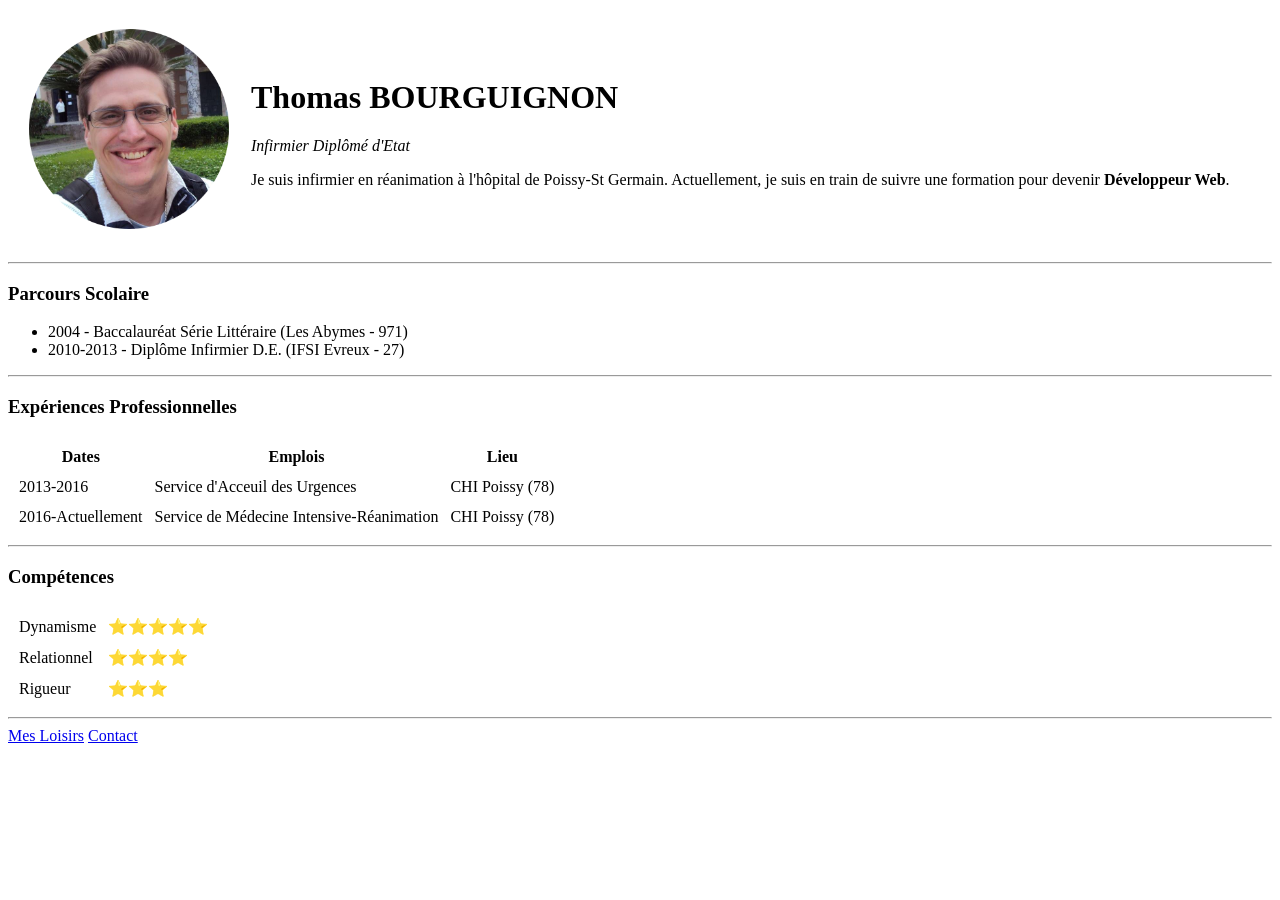
==== index.html @ 7cc1a3bf "Add initial cv website files" ====
<!DOCTYPE html>
<html lang="en" dir="ltr">

<head>
  <meta charset="utf-8">
  <title>Thomas - Personal Site</title>
</head>

<body>
  <table cellspacing="20">
    <tr>
      <td><img src="Thomas.png" alt="Photo de Thomas"></td>
      <td>
        <h1>Thomas BOURGUIGNON</h1>
        <p><em>Infirmier Diplômé d'Etat</em></p>
        <p>Je suis infirmier en réanimation à l'hôpital de Poissy-St Germain. Actuellement, je suis en train de suivre une formation pour devenir <strong>Développeur Web</strong>.</p>
      </td>
    </tr>
  </table>

  <hr>
  <h3>Parcours Scolaire</h3>
  <ul>
    <li>2004 - Baccalauréat Série Littéraire (Les Abymes - 971)</li>
    <li>2010-2013 - Diplôme Infirmier D.E. (IFSI Evreux - 27)</li>
  </ul>
  <hr>
  <h3>Expériences Professionnelles</h3>
  <table cellspacing="10">
    <thead>
      <tr>
        <th>Dates</th>
        <th>Emplois</th>
        <th>Lieu</th>
      </tr>
    </thead>
    <tbody>
      <tr>
        <td>2013-2016</td>
        <td>Service d'Acceuil des Urgences</td>
        <td>CHI Poissy (78)</td>
      </tr>
      <tr>
        <td>2016-Actuellement</td>
        <td>Service de Médecine Intensive-Réanimation</td>
        <td>CHI Poissy (78)</td>
      </tr>
    </tbody>
  </table>
  <hr>
  <h3>Compétences</h3>
  <table cellspacing="10">
    <tr>
      <td>Dynamisme</td>
      <td>⭐⭐⭐⭐⭐</td>
    </tr>
    <tr>
      <td>Relationnel</td>
      <td>⭐⭐⭐⭐</td>
    </tr>
    <tr>
      <td>Rigueur</td>
      <td>⭐⭐⭐</td>
    </tr>
  </table>

  <hr>
  <a href="hobbies.html">Mes Loisirs</a>
  <a href="contact.html">Contact</a>
</body>

</html>
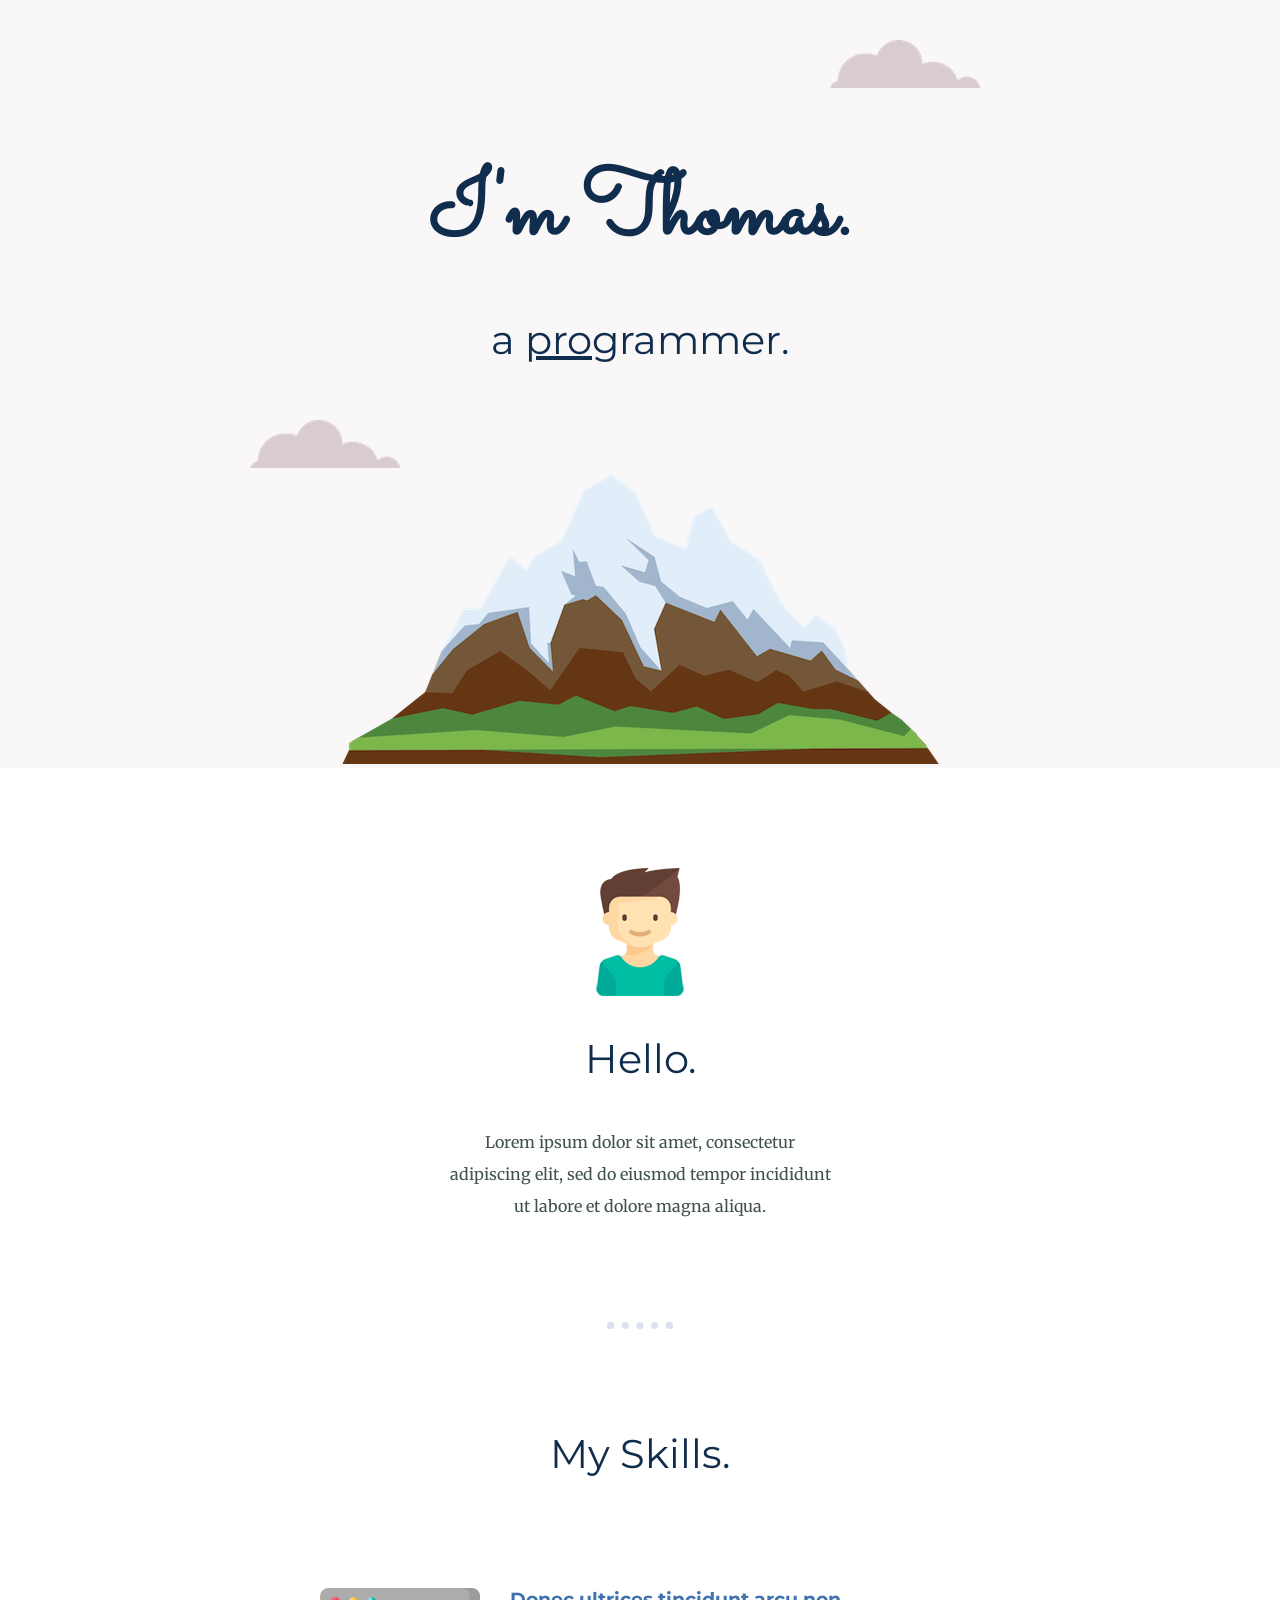
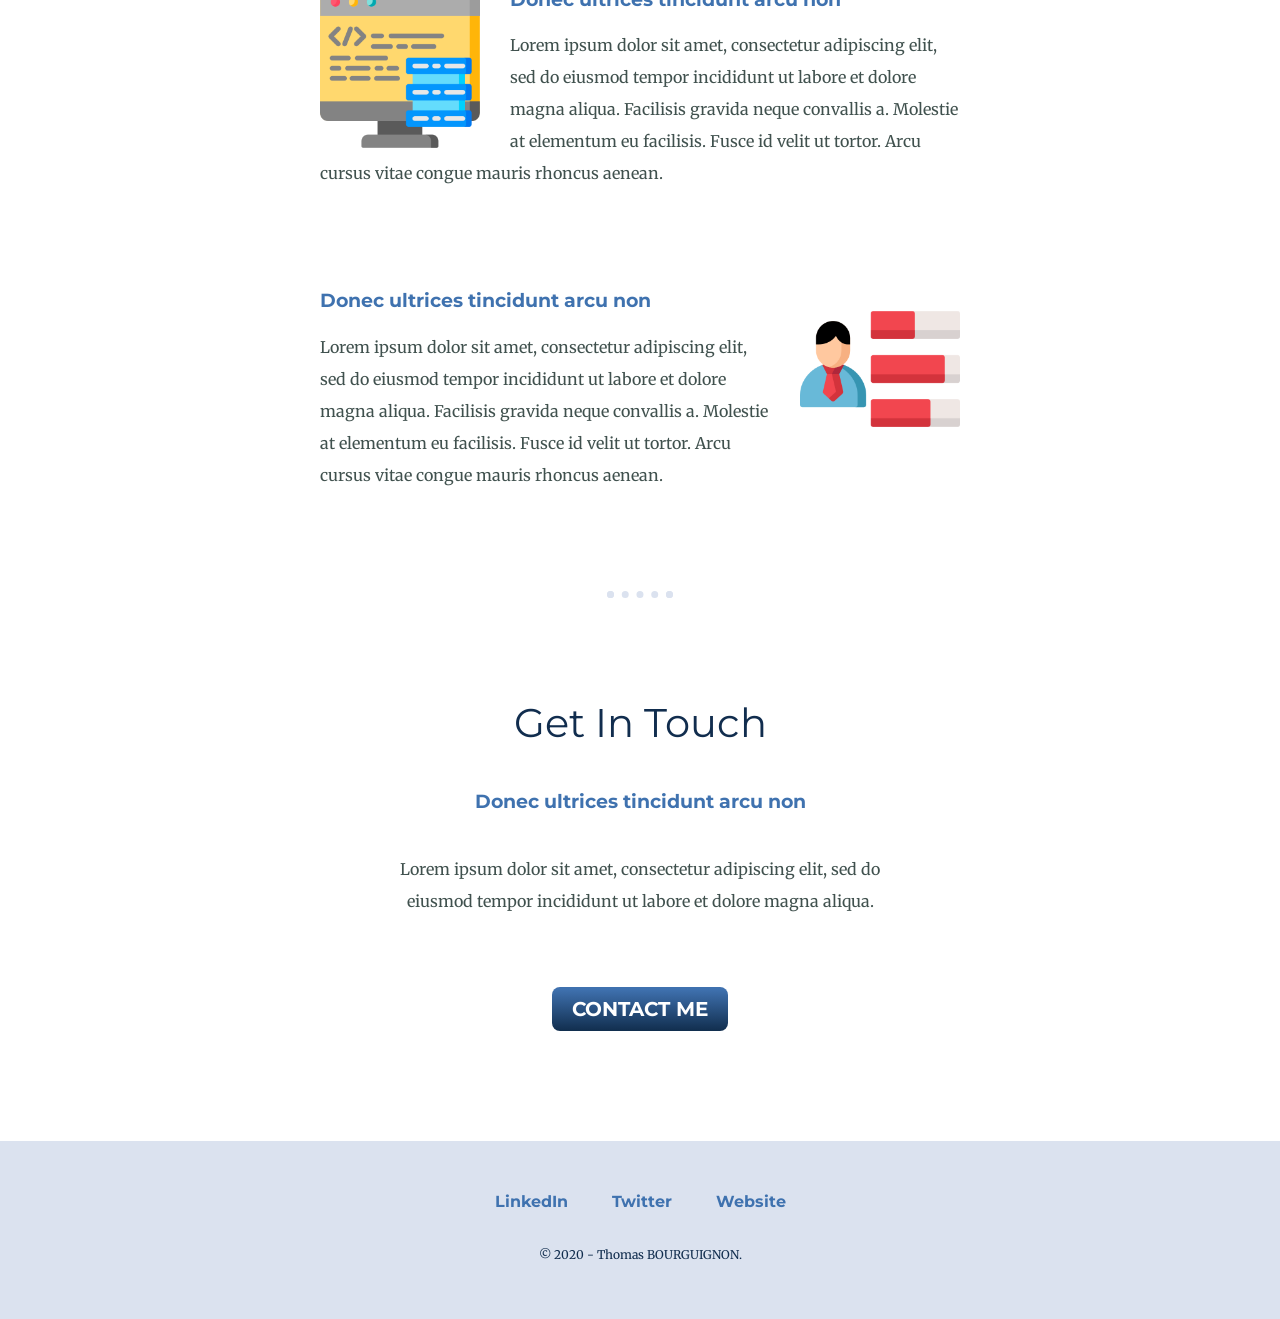
==== commit da328689: "Add files for my Personal Website" ====
--- a/index.html
+++ b/index.html
@@ -1,72 +1,58 @@
 <!DOCTYPE html>
-<html lang="en" dir="ltr">
+<html>
 
 <head>
   <meta charset="utf-8">
-  <title>Thomas - Personal Site</title>
+  <title>Thomas Bourguignon</title>
+  <link rel="stylesheet" type="text/css" href="css/styles.css">
+  <link href="https://fonts.googleapis.com/css?family=Merriweather|Montserrat|Sacramento&display=swap" rel="stylesheet">
+  <link rel="icon" href="favicon.ico">
 </head>
 
 <body>
-  <table cellspacing="20">
-    <tr>
-      <td><img src="Thomas.png" alt="Photo de Thomas"></td>
-      <td>
-        <h1>Thomas BOURGUIGNON</h1>
-        <p><em>Infirmier Diplômé d'Etat</em></p>
-        <p>Je suis infirmier en réanimation à l'hôpital de Poissy-St Germain. Actuellement, je suis en train de suivre une formation pour devenir <strong>Développeur Web</strong>.</p>
-      </td>
-    </tr>
-  </table>
+  <div class="top-container">
+    <img class="top-cloud" src="images/cloud.png" alt="cloud-png">
+    <h1>I'm Thomas.</h1>
+    <h2 class="programmer">a <span class="pro">pro</span>grammer.</h2>
+    <img class="bottom-cloud" src="images/cloud.png" alt="cloud-png">
+    <img src="images/mountain.png" alt="mountain-png">
+  </div>
+  <div class="middle-container">
+    <div class="profile">
+      <img src="images/boy.png" alt="profile-img">
+      <h2>Hello.</h2>
+      <p class="intro">Lorem ipsum dolor sit amet, consectetur adipiscing elit, sed do eiusmod tempor incididunt ut labore et dolore magna aliqua.</p>
+    </div>
+    <hr>
+    <div class="skills">
+      <h2>My Skills.</h2>
+      <div class="skill-row">
+        <img class="computer-img" src="images/computer.png" alt="computer-img">
+        <h3>Donec ultrices tincidunt arcu non</h3>
+        <p>Lorem ipsum dolor sit amet, consectetur adipiscing elit, sed do eiusmod tempor incididunt ut labore et dolore magna aliqua. Facilisis gravida neque convallis a. Molestie at elementum eu facilisis. Fusce id velit ut tortor. Arcu cursus vitae congue mauris rhoncus aenean.</p>
+      </div>
+      <div class="skill-row">
+        <img class="skills-img"src="images/skills.png" src="" alt="skills-img">
+        <h3>Donec ultrices tincidunt arcu non</h3>
+        <p>Lorem ipsum dolor sit amet, consectetur adipiscing elit, sed do eiusmod tempor incididunt ut labore et dolore magna aliqua. Facilisis gravida neque convallis a. Molestie at elementum eu facilisis. Fusce id velit ut tortor. Arcu cursus vitae congue mauris rhoncus aenean.</p>
+      </div>
+    </div>
+    <hr>
+    <div class="contact-me">
+      <h2>Get In Touch</h2>
+      <h3>Donec ultrices tincidunt arcu non</h3>
+      <p class="contact-msg">Lorem ipsum dolor sit amet, consectetur adipiscing elit, sed do eiusmod tempor incididunt ut labore et dolore magna aliqua.</p>
+      <a href="mailto:bourguignonthomas78@orange.fr" class="btn">CONTACT ME</a>
+    </div>
+  </div>
 
-  <hr>
-  <h3>Parcours Scolaire</h3>
-  <ul>
-    <li>2004 - Baccalauréat Série Littéraire (Les Abymes - 971)</li>
-    <li>2010-2013 - Diplôme Infirmier D.E. (IFSI Evreux - 27)</li>
-  </ul>
-  <hr>
-  <h3>Expériences Professionnelles</h3>
-  <table cellspacing="10">
-    <thead>
-      <tr>
-        <th>Dates</th>
-        <th>Emplois</th>
-        <th>Lieu</th>
-      </tr>
-    </thead>
-    <tbody>
-      <tr>
-        <td>2013-2016</td>
-        <td>Service d'Acceuil des Urgences</td>
-        <td>CHI Poissy (78)</td>
-      </tr>
-      <tr>
-        <td>2016-Actuellement</td>
-        <td>Service de Médecine Intensive-Réanimation</td>
-        <td>CHI Poissy (78)</td>
-      </tr>
-    </tbody>
-  </table>
-  <hr>
-  <h3>Compétences</h3>
-  <table cellspacing="10">
-    <tr>
-      <td>Dynamisme</td>
-      <td>⭐⭐⭐⭐⭐</td>
-    </tr>
-    <tr>
-      <td>Relationnel</td>
-      <td>⭐⭐⭐⭐</td>
-    </tr>
-    <tr>
-      <td>Rigueur</td>
-      <td>⭐⭐⭐</td>
-    </tr>
-  </table>
 
-  <hr>
-  <a href="hobbies.html">Mes Loisirs</a>
-  <a href="contact.html">Contact</a>
+  <div class="bottom-container">
+    <a class="footer-link" href="https://www.linkedin.com/">LinkedIn</a>
+    <a class="footer-link" href="https://twitter.com/">Twitter</a>
+    <a class="footer-link" href="https://www.appbrewery.co/">Website</a>
+    <p class="copyright">© 2020 - Thomas BOURGUIGNON.</p>
+  </div>
 </body>
 
 </html>
--- a/css/styles.css
+++ b/css/styles.css
@@ -0,0 +1,136 @@
+body {
+  margin: 0;
+  text-align: center;
+  font-family: 'Merriweather', serif;
+  color: #40514E;
+}
+
+h1 {
+  font-size: 5.625rem;
+  margin: 50px auto 0 auto;
+  font-family: 'Sacramento', cursive;
+  color: #112d4e;
+}
+
+h2 {
+  font-family: 'Montserrat', sans-serif;
+  font-size: 2.5rem;
+  color: #112d4e;
+  font-weight: normal;
+  padding-bottom: 10px;
+}
+
+h3 {
+  font-family: 'Montserrat', sans-serif;
+  color: #3f72af;
+}
+
+hr {
+  border: dotted #dbe2ef 7px;
+  border-bottom: none;
+  width: 4%;
+  margin: 100px auto;
+}
+
+p {
+  line-height: 2;
+}
+
+a {
+  font-family: 'Montserrat', sans-serif;
+  font-weight: bold;
+  text-decoration: none;
+  margin: 10px 20px;
+  color: #3f72af;
+}
+
+a:hover {
+  color: #112d4e;
+}
+
+.pro {
+  text-decoration: underline;
+}
+
+.intro {
+  width: 30%;
+  margin: auto;
+}
+
+.contact-msg {
+  width: 40%;
+  margin: 40px auto 60px;
+}
+
+.copyright {
+  color: #112d4e;
+  font-size: 0.75rem;
+  padding: 20px 0;
+}
+
+.top-container {
+  position: relative;
+  padding-top: 100px;
+  background-color: #f9f7f7;
+}
+
+.middle-container {
+  background-color: white;
+  margin: 100px 0;
+}
+
+.bottom-container {
+  padding: 50px 0 20px;
+  background-color: #dbe2ef;
+}
+
+.top-cloud {
+  position: absolute;
+  right: 300px;
+  top: 40px;
+}
+
+.bottom-cloud {
+  position: absolute;
+  left: 250px;
+  bottom: 300px;
+}
+
+.skill-row {
+  width: 50%;
+  margin: 100px auto 100px;
+  text-align: left;
+}
+
+.computer-img {
+  width: 25%;
+  float: left;
+  margin-right: 30px;
+}
+
+.skills-img {
+  width: 25%;
+  float: right;
+  margin-left: 30px;
+}
+
+.btn {
+	background:linear-gradient(to bottom, #3f71af 5%, #112e4e 100%);
+	background-color:#3f71af;
+	border-radius:8px;
+	display:inline-block;
+	cursor:pointer;
+	color:#ffffff;
+	font-family: 'Montserrat', sans-serif;
+	font-size:20px;
+	padding:10px 20px;
+	text-decoration:none;
+}
+.btn:hover {
+	background:linear-gradient(to bottom, #112e4e 5%, #3f71af 100%);
+	background-color:#112e4e;
+}
+.btn:active {
+	position:relative;
+	top:1px;
+}
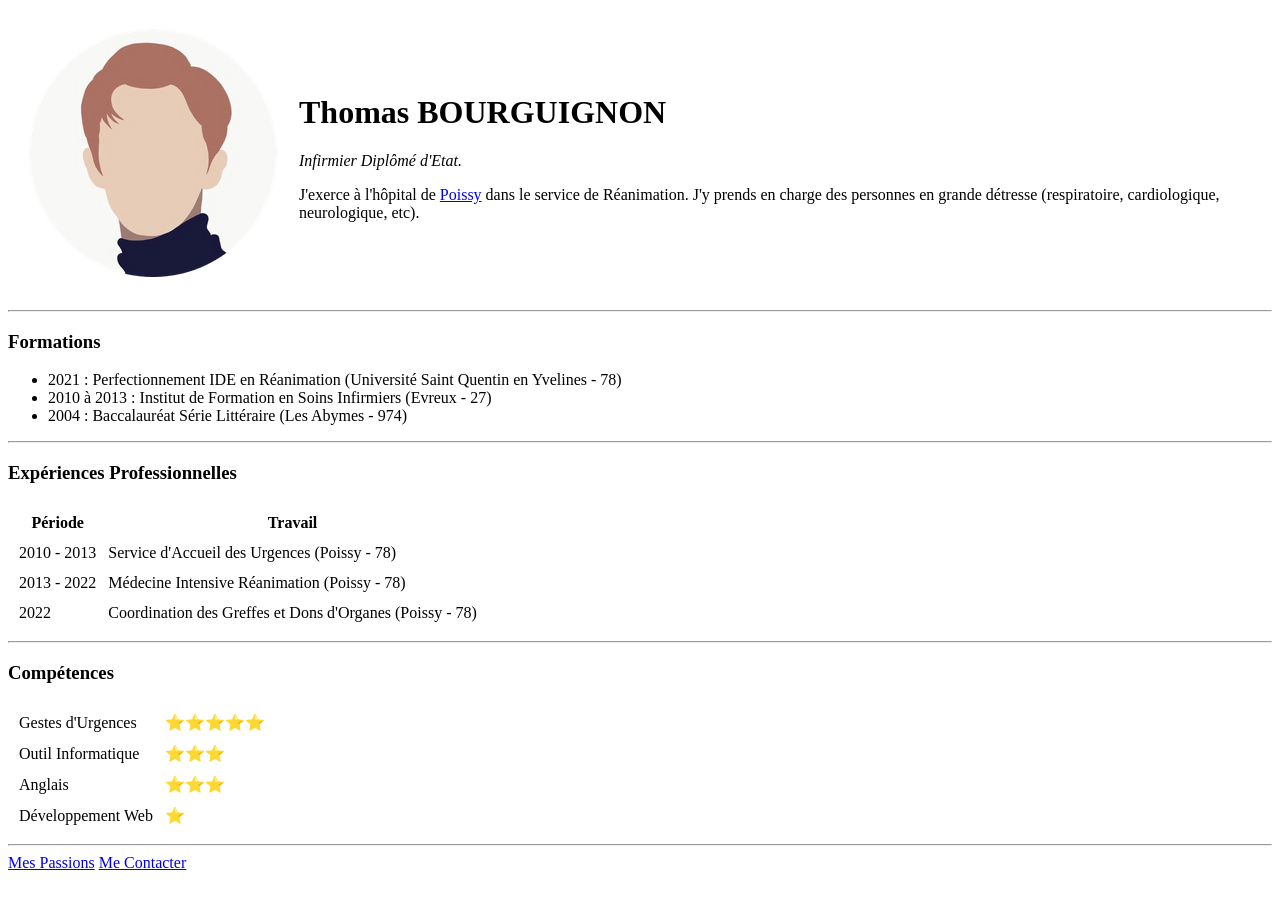
==== commit 4ad02335: "Add initial CV website files" ====
--- a/index.html
+++ b/index.html
@@ -3,56 +3,75 @@
 
 <head>
   <meta charset="utf-8">
-  <title>Thomas Bourguignon</title>
-  <link rel="stylesheet" type="text/css" href="css/styles.css">
-  <link href="https://fonts.googleapis.com/css?family=Merriweather|Montserrat|Sacramento&display=swap" rel="stylesheet">
-  <link rel="icon" href="favicon.ico">
+  <title>Thomas's Personal Site</title>
 </head>
 
 <body>
-  <div class="top-container">
-    <img class="top-cloud" src="images/cloud.png" alt="cloud-png">
-    <h1>I'm Thomas.</h1>
-    <h2 class="programmer">a <span class="pro">pro</span>grammer.</h2>
-    <img class="bottom-cloud" src="images/cloud.png" alt="cloud-png">
-    <img src="images/mountain.png" alt="mountain-png">
-  </div>
-  <div class="middle-container">
-    <div class="profile">
-      <img src="images/boy.png" alt="profile-img">
-      <h2>Hello.</h2>
-      <p class="intro">Lorem ipsum dolor sit amet, consectetur adipiscing elit, sed do eiusmod tempor incididunt ut labore et dolore magna aliqua.</p>
-    </div>
-    <hr>
-    <div class="skills">
-      <h2>My Skills.</h2>
-      <div class="skill-row">
-        <img class="computer-img" src="images/computer.png" alt="computer-img">
-        <h3>Donec ultrices tincidunt arcu non</h3>
-        <p>Lorem ipsum dolor sit amet, consectetur adipiscing elit, sed do eiusmod tempor incididunt ut labore et dolore magna aliqua. Facilisis gravida neque convallis a. Molestie at elementum eu facilisis. Fusce id velit ut tortor. Arcu cursus vitae congue mauris rhoncus aenean.</p>
-      </div>
-      <div class="skill-row">
-        <img class="skills-img"src="images/skills.png" src="" alt="skills-img">
-        <h3>Donec ultrices tincidunt arcu non</h3>
-        <p>Lorem ipsum dolor sit amet, consectetur adipiscing elit, sed do eiusmod tempor incididunt ut labore et dolore magna aliqua. Facilisis gravida neque convallis a. Molestie at elementum eu facilisis. Fusce id velit ut tortor. Arcu cursus vitae congue mauris rhoncus aenean.</p>
-      </div>
-    </div>
-    <hr>
-    <div class="contact-me">
-      <h2>Get In Touch</h2>
-      <h3>Donec ultrices tincidunt arcu non</h3>
-      <p class="contact-msg">Lorem ipsum dolor sit amet, consectetur adipiscing elit, sed do eiusmod tempor incididunt ut labore et dolore magna aliqua.</p>
-      <a href="mailto:bourguignonthomas78@orange.fr" class="btn">CONTACT ME</a>
-    </div>
-  </div>
-
-
-  <div class="bottom-container">
-    <a class="footer-link" href="https://www.linkedin.com/">LinkedIn</a>
-    <a class="footer-link" href="https://twitter.com/">Twitter</a>
-    <a class="footer-link" href="https://www.appbrewery.co/">Website</a>
-    <p class="copyright">© 2020 - Thomas BOURGUIGNON.</p>
-  </div>
+  <table cellspacing="20">
+    <tr>
+      <td><img src="images/portrait.png" alt="Photo de Thomas Bourguignon"></td>
+      <td>
+        <h1>Thomas BOURGUIGNON</h1>
+        <p><em>Infirmier Diplômé d'Etat.</em></p>
+        <p>J'exerce à l'hôpital de <a href="http://www.chi-poissy-st-germain.fr/fr/Page-d-accueil-167.html">Poissy</a> dans le service de Réanimation. J'y prends en charge des personnes en grande détresse (respiratoire, cardiologique, neurologique,
+          etc).</p>
+      </td>
+    </tr>
+  </table>
+  <hr>
+  <h3>Formations</h3>
+  <ul>
+    <li>2021 : Perfectionnement IDE en Réanimation (Université Saint Quentin en Yvelines - 78)</li>
+    <li>2010 à 2013 : Institut de Formation en Soins Infirmiers (Evreux - 27)</li>
+    <li>2004 : Baccalauréat Série Littéraire (Les Abymes - 974)</li>
+  </ul>
+  <hr>
+  <h3>Expériences Professionnelles</h3>
+  <table cellspacing="10">
+    <thead>
+      <tr>
+        <th>Période</th>
+        <th>Travail</th>
+      </tr>
+    </thead>
+    <tbody>
+      <tr>
+        <td>2010 - 2013</td>
+        <td>Service d'Accueil des Urgences (Poissy - 78)</td>
+      </tr>
+      <tr>
+        <td>2013 - 2022</td>
+        <td>Médecine Intensive Réanimation (Poissy - 78)</td>
+      </tr>
+      <tr>
+        <td>2022</td>
+        <td>Coordination des Greffes et Dons d'Organes (Poissy - 78)</td>
+      </tr>
+    </tbody>
+  </table>
+  <hr>
+  <h3>Compétences</h3>
+  <table cellspacing="10">
+    <tr>
+      <td>Gestes d'Urgences</td>
+      <td>⭐⭐⭐⭐⭐</td>
+    </tr>
+    <tr>
+      <td>Outil Informatique</td>
+      <td>⭐⭐⭐</td>
+    </tr>
+    <tr>
+      <td>Anglais</td>
+      <td>⭐⭐⭐</td>
+    </tr>
+    <tr>
+      <td>Développement Web</td>
+      <td>⭐</td>
+    </tr>
+  </table>
+  <hr>
+  <a href="hobbies.html">Mes Passions</a>
+  <a href="contact-me.html" target="_blank">Me Contacter</a>
 </body>
 
 </html>
